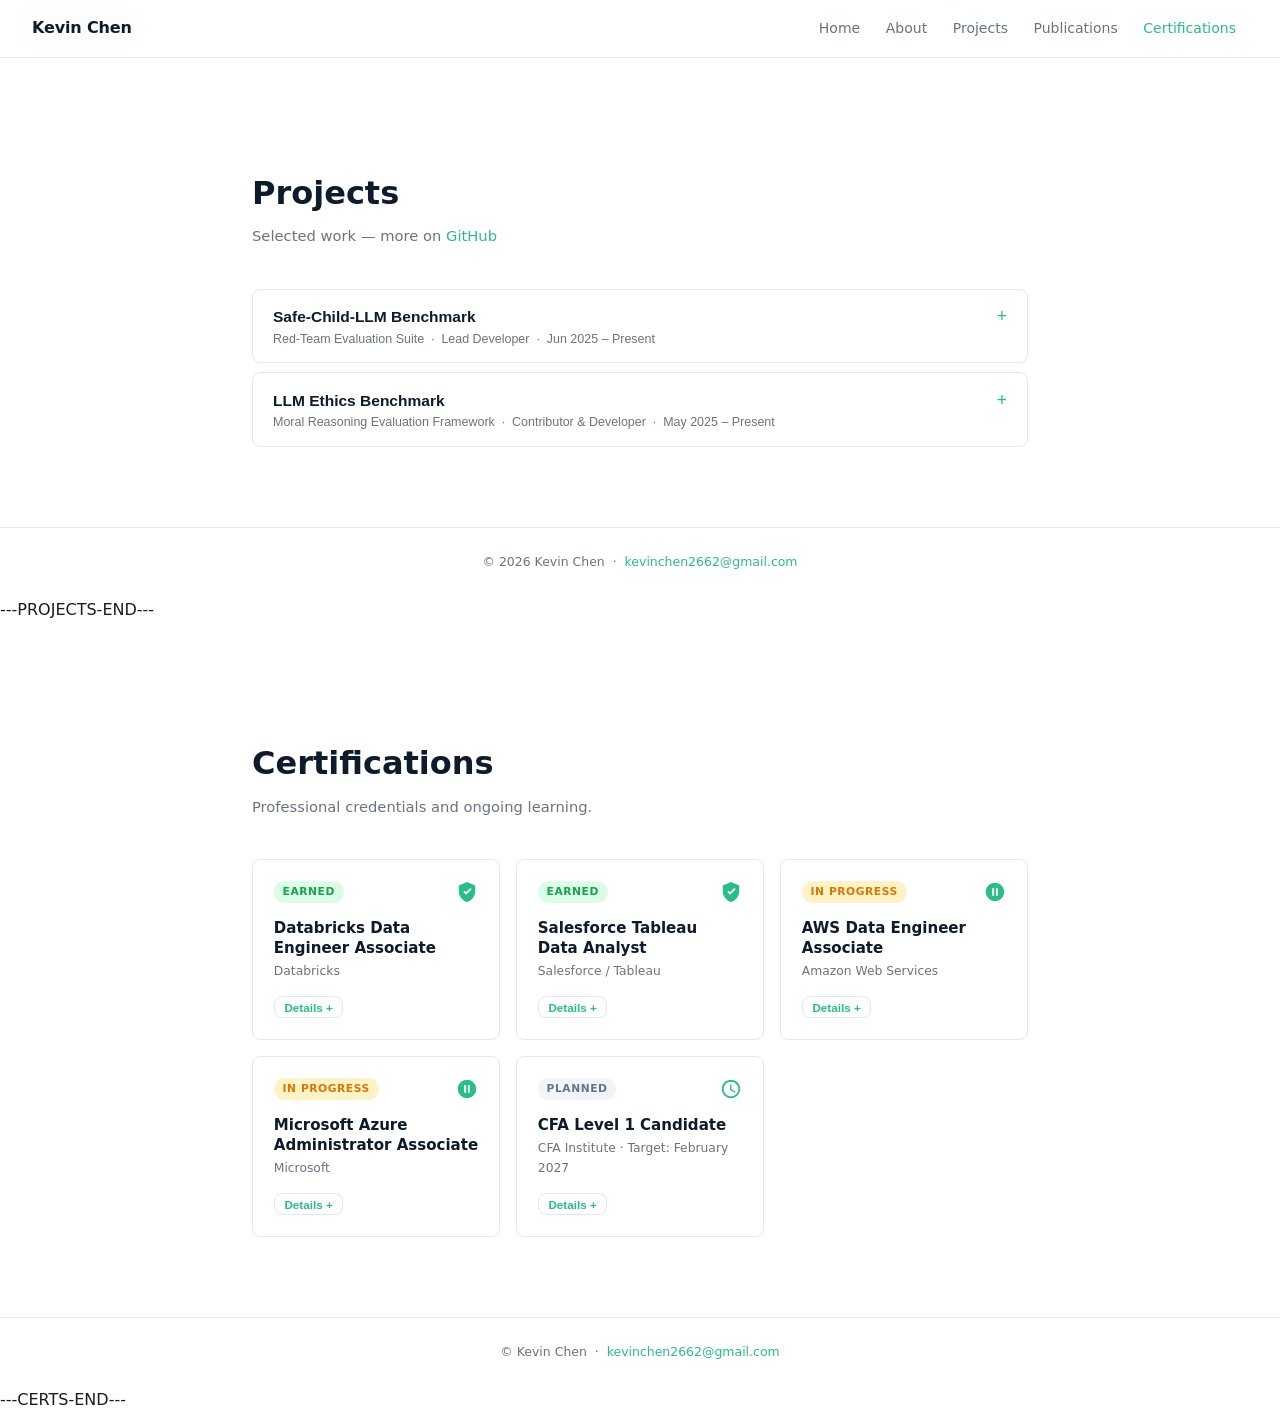
==== certifications/index.html @ 9434819b "seperate out tabs to seperate pages" ====
$ cat /home/user/kevinchen76.github.io/projects/index.html && echo "---PROJECTS-END---" && cat /home/user/kevinchen76.github.io/certifications/index.html && echo "---CERTS-END---"

<!DOCTYPE html>
<html lang="en">
<head>
  <meta charset="UTF-8" />
  <meta name="viewport" content="width=device-width, initial-scale=1.0" />
  <title>Projects &mdash; Kevin Chen</title>
  <style>
    :root {
      --teal: #2bbc8a; --teal-d: #1fa374;
      --navy: #0d1b2a; --text: #1c1c1e;
      --muted: #6b7280; --border: #e5e7eb;
      --bg: #fff; --bg2: #f9fafb;
      --nh: 58px;
      --font: -apple-system, BlinkMacSystemFont, 'Segoe UI', system-ui, sans-serif;
      --r: 8px; --max: 840px;
      --sh: 0 1px 3px rgba(0,0,0,.08), 0 1px 2px rgba(0,0,0,.04);
    }
    *, *::before, *::after { box-sizing: border-box; margin: 0; padding: 0; }
    html { font-size: 16px; scroll-behavior: smooth; }
    body { font-family: var(--font); color: var(--text); background: var(--bg); line-height: 1.65; -webkit-font-smoothing: antialiased; }
    a { color: inherit; text-decoration: none; }
    img { display: block; max-width: 100%; }

    /* NAV */
    .nav {
      position: fixed; top: 0; left: 0; right: 0; z-index: 100;
      height: var(--nh);
      background: rgba(255,255,255,.88);
      backdrop-filter: blur(14px) saturate(160%);
      -webkit-backdrop-filter: blur(14px) saturate(160%);
      border-bottom: 1px solid var(--border);
      display: flex; align-items: center;
      padding: 0 2rem;
    }
    .nav-brand { font-weight: 700; font-size: 1rem; letter-spacing: -.01em; margin-right: auto; color: var(--navy); transition: color .15s; }
    .nav-brand:hover { color: var(--teal); }
    .nav-links { display: flex; align-items: center; gap: .1rem; }
    .nav-links a { font-size: .875rem; font-weight: 500; color: var(--muted); padding: .35rem .75rem; border-radius: var(--r); transition: color .15s, background .15s; }
    .nav-links a:hover { color: var(--navy); background: var(--bg2); }
    .nav-links a.active { color: var(--teal); }

    /* PAGE */
    .page { padding-top: var(--nh); }
    .wrap { max-width: var(--max); margin: 0 auto; padding: 3.5rem 2rem 5rem; }

    .ph { margin-bottom: 2.5rem; }
    .ph h1 { font-size: 2rem; font-weight: 700; color: var(--navy); margin-bottom: .3rem; }
    .ph p { color: var(--muted); font-size: .92rem; }
    .ph p a { color: var(--teal); }
    .ph p a:hover { text-decoration: underline; }

    /* ACCORDION */
    .acc-list { display: flex; flex-direction: column; gap: .55rem; }
    .acc-item { border: 1px solid var(--border); border-radius: var(--r); overflow: hidden; transition: box-shadow .2s; }
    .acc-item:hover { box-shadow: var(--sh); }
    .acc-btn {
      width: 100%; display: flex; align-items: flex-start; justify-content: space-between;
      gap: 1rem; padding: 1.05rem 1.25rem;
      background: none; border: none; cursor: pointer; text-align: left;
      transition: background .15s;
    }
    .acc-btn:hover, .acc-btn[aria-expanded="true"] { background: var(--bg2); }
    .acc-info { flex: 1; min-width: 0; }
    .acc-title { font-size: .97rem; font-weight: 600; color: var(--navy); line-height: 1.4; margin-bottom: .22rem; }
    .acc-sub { font-size: .78rem; color: var(--muted); }
    .acc-chevron { color: var(--teal); font-size: 1.1rem; flex-shrink: 0; margin-top: .1rem; transition: transform .2s; line-height: 1; }
    .acc-btn[aria-expanded="true"] .acc-chevron { transform: rotate(45deg); }
    .acc-body { max-height: 0; overflow: hidden; transition: max-height .3s ease; }
    .acc-body.open { max-height: 400px; }
    .acc-inner { padding: .1rem 1.25rem 1.1rem; }
    .acc-inner p { font-size: .9rem; color: var(--text); line-height: 1.72; margin-bottom: .5rem; }
    .pill-row { display: flex; flex-wrap: wrap; gap: .4rem; margin-top: .5rem; }
    .pill {
      display: inline-block; padding: .2rem .65rem;
      background: rgba(43,188,138,.1); color: var(--teal-d);
      border-radius: 999px; font-size: .73rem; font-weight: 600;
      transition: background .15s, color .15s;
    }
    .pill:hover { background: var(--teal); color: #fff; }

    footer { border-top: 1px solid var(--border); padding: 1.5rem 2rem; text-align: center; font-size: .78rem; color: var(--muted); }
    footer a { color: var(--teal); }

    @media (max-width: 640px) {
      .nav { padding: 0 1rem; }
      .nav-links a { padding: .3rem .5rem; font-size: .82rem; }
      .wrap { padding: 2rem 1.25rem 4rem; }
    }
  </style>
</head>
<body>

  <nav class="nav">
    <a href="/" class="nav-brand">Kevin Chen</a>
    <div class="nav-links">
      <a href="/">Home</a>
      <a href="/about">About</a>
      <a href="/projects" class="active">Projects</a>
      <a href="/publications">Publications</a>
      <a href="/certifications">Certifications</a>
    </div>
  </nav>

  <div class="page">
    <div class="wrap">

      <div class="ph">
        <h1>Projects</h1>
        <p>Selected work &mdash; more on <a href="https://github.com/kevinchen76" target="_blank" rel="noopener">GitHub</a></p>
      </div>

      <div class="acc-list">

        <!-- ADD: new project block here -->

        <div class="acc-item">
          <button class="acc-btn" aria-expanded="false">
            <div class="acc-info">
              <div class="acc-title">Safe-Child-LLM Benchmark</div>
              <div class="acc-sub">Red-Team Evaluation Suite &nbsp;&middot;&nbsp; Lead Developer &nbsp;&middot;&nbsp; Jun 2025 &ndash; Present</div>
            </div>
            <span class="acc-chevron">&#43;</span>
          </button>
          <div class="acc-body">
            <div class="acc-inner">
              <p>Built a Python evaluation suite with async API calls to benchmark 5+ LLMs on adversarial child-safety prompts. Computed refusal/violation rates via pandas and exported JSONL/CSV summaries, replacing manual scoring. Wrote pytest unit tests and CI smoke checks validating prompt schema, API dispatch, and output field integrity after each pipeline change.</p>
              <div class="pill-row">
                <!-- REPLACE: update when repo is public -->
                <a href="#" class="pill">GitHub &rarr;</a>
                <!-- REPLACE: update with arXiv link -->
                <a href="#" class="pill">Paper &rarr;</a>
              </div>
            </div>
          </div>
        </div>

        <div class="acc-item">
          <button class="acc-btn" aria-expanded="false">
            <div class="acc-info">
              <div class="acc-title">LLM Ethics Benchmark</div>
              <div class="acc-sub">Moral Reasoning Evaluation Framework &nbsp;&middot;&nbsp; Contributor &amp; Developer &nbsp;&middot;&nbsp; May 2025 &ndash; Present</div>
            </div>
            <span class="acc-chevron">&#43;</span>
          </button>
          <div class="acc-body">
            <div class="acc-inner">
              <p>Implemented modular Python components using pandas DataFrames for instrument loading and scikit-learn&rsquo;s metric API for multi-table scoring. Standardized output schemas reducing per-model evaluation setup from hours to minutes.</p>
              <div class="pill-row">
                <!-- REPLACE: update when repo is public -->
                <a href="#" class="pill">GitHub &rarr;</a>
                <!-- REPLACE: update with arXiv link -->
                <a href="#" class="pill">Paper &rarr;</a>
              </div>
            </div>
          </div>
        </div>

      </div>
    </div>
  </div>

  <footer>
    <p>&copy; <span id="year"></span> Kevin Chen &nbsp;&middot;&nbsp;
    <a href="mailto:kevinchen2662@gmail.com">kevinchen2662@gmail.com</a></p>
  </footer>

  <script>
    document.getElementById('year').textContent = new Date().getFullYear();
    document.querySelectorAll('.acc-btn').forEach(btn => {
      btn.addEventListener('click', () => {
        const open = btn.getAttribute('aria-expanded') === 'true';
        btn.closest('.acc-list').querySelectorAll('.acc-btn').forEach(b => {
          b.setAttribute('aria-expanded', 'false');
          b.nextElementSibling.classList.remove('open');
        });
        if (!open) { btn.setAttribute('aria-expanded', 'true'); btn.nextElementSibling.classList.add('open'); }
      });
    });
  </script>
</body>
</html>
---PROJECTS-END---
<!DOCTYPE html>
<html lang="en">
<head>
  <meta charset="UTF-8" />
  <meta name="viewport" content="width=device-width, initial-scale=1.0" />
  <title>Certifications &mdash; Kevin Chen</title>
  <style>
    :root {
      --teal: #2bbc8a; --teal-d: #1fa374;
      --navy: #0d1b2a; --text: #1c1c1e;
      --muted: #6b7280; --border: #e5e7eb;
      --bg: #fff; --bg2: #f9fafb;
      --nh: 58px;
      --font: -apple-system, BlinkMacSystemFont, 'Segoe UI', system-ui, sans-serif;
      --r: 8px; --max: 840px;
      --sh: 0 1px 3px rgba(0,0,0,.08), 0 1px 2px rgba(0,0,0,.04);
    }
    *, *::before, *::after { box-sizing: border-box; margin: 0; padding: 0; }
    html { font-size: 16px; scroll-behavior: smooth; }
    body { font-family: var(--font); color: var(--text); background: var(--bg); line-height: 1.65; -webkit-font-smoothing: antialiased; }
    a { color: inherit; text-decoration: none; }
    img { display: block; max-width: 100%; }

    /* NAV */
    .nav {
      position: fixed; top: 0; left: 0; right: 0; z-index: 100;
      height: var(--nh);
      background: rgba(255,255,255,.88);
      backdrop-filter: blur(14px) saturate(160%);
      -webkit-backdrop-filter: blur(14px) saturate(160%);
      border-bottom: 1px solid var(--border);
      display: flex; align-items: center;
      padding: 0 2rem;
    }
    .nav-brand { font-weight: 700; font-size: 1rem; letter-spacing: -.01em; margin-right: auto; color: var(--navy); transition: color .15s; }
    .nav-brand:hover { color: var(--teal); }
    .nav-links { display: flex; align-items: center; gap: .1rem; }
    .nav-links a { font-size: .875rem; font-weight: 500; color: var(--muted); padding: .35rem .75rem; border-radius: var(--r); transition: color .15s, background .15s; }
    .nav-links a:hover { color: var(--navy); background: var(--bg2); }
    .nav-links a.active { color: var(--teal); }

    /* PAGE */
    .page { padding-top: var(--nh); }
    .wrap { max-width: var(--max); margin: 0 auto; padding: 3.5rem 2rem 5rem; }

    .ph { margin-bottom: 2.5rem; }
    .ph h1 { font-size: 2rem; font-weight: 700; color: var(--navy); margin-bottom: .3rem; }
    .ph p { color: var(--muted); font-size: .92rem; }

    /* CERT GRID */
    .cert-grid { display: grid; grid-template-columns: repeat(auto-fill, minmax(248px, 1fr)); gap: 1rem; }
    .cert-card { border: 1px solid var(--border); border-radius: var(--r); padding: 1.3rem; background: var(--bg); transition: box-shadow .2s, transform .18s; }
    .cert-card:hover { box-shadow: var(--sh); transform: translateY(-2px); }
    .cert-top { display: flex; justify-content: space-between; align-items: flex-start; margin-bottom: .9rem; }
    .cert-badge { padding: .15rem .55rem; border-radius: 999px; font-size: .67rem; font-weight: 700; letter-spacing: .05em; text-transform: uppercase; }
    .cert-badge.earned   { background: #dcfce7; color: #16a34a; }
    .cert-badge.progress { background: #fef3c7; color: #d97706; }
    .cert-badge.planned  { background: #f1f5f9; color: #64748b; }
    .cert-icon { color: var(--teal); }
    .cert-icon svg { width: 22px; height: 22px; fill: currentColor; }
    .cert-name { font-size: .94rem; font-weight: 700; color: var(--navy); line-height: 1.35; margin-bottom: .2rem; }
    .cert-issuer { font-size: .77rem; color: var(--muted); margin-bottom: .9rem; }
    .cert-toggle { background: none; border: 1px solid var(--border); color: var(--teal); font-size: .73rem; font-weight: 600; padding: .22rem .6rem; border-radius: var(--r); cursor: pointer; transition: background .15s, color .15s; }
    .cert-toggle:hover { background: var(--teal); color: #fff; border-color: var(--teal); }
    .cert-details { max-height: 0; overflow: hidden; transition: max-height .3s ease; }
    .cert-details.open { max-height: 200px; }
    .cert-details p { padding-top: .75rem; font-size: .82rem; color: var(--muted); line-height: 1.65; }

    footer { border-top: 1px solid var(--border); padding: 1.5rem 2rem; text-align: center; font-size: .78rem; color: var(--muted); }
    footer a { color: var(--teal); }

    @media (max-width: 640px) {
      .nav { padding: 0 1rem; }
      .nav-links a { padding: .3rem .5rem; font-size: .82rem; }
      .wrap { padding: 2rem 1.25rem 4rem; }
      .cert-grid { grid-template-columns: 1fr; }
    }
  </style>
</head>
<body>

  <nav class="nav">
    <a href="/" class="nav-brand">Kevin Chen</a>
    <div class="nav-links">
      <a href="/">Home</a>
      <a href="/about">About</a>
      <a href="/projects">Projects</a>
      <a href="/publications">Publications</a>
      <a href="/certifications" class="active">Certifications</a>
    </div>
  </nav>

  <div class="page">
    <div class="wrap">

      <div class="ph">
        <h1>Certifications</h1>
        <p>Professional credentials and ongoing learning.</p>
      </div>

      <div class="cert-grid">

        <!-- ADD: new certification card here -->

        <div class="cert-card">
          <div class="cert-top">
            <span class="cert-badge earned">Earned</span>
            <span class="cert-icon"><svg viewBox="0 0 24 24"><path d="M12 1L3 5v6c0 5.55 3.84 10.74 9 12 5.16-1.26 9-6.45 9-12V5l-9-4zm-1 14l-3-3 1.41-1.41L11 12.17l4.59-4.58L17 9l-6 6z"/></svg></span>
          </div>
          <div class="cert-name">Databricks Data Engineer Associate</div>
          <div class="cert-issuer">Databricks</div>
          <button class="cert-toggle" aria-expanded="false">Details +</button>
          <div class="cert-details">
            <p>Validates proficiency in building and managing data engineering pipelines using the Databricks Lakehouse Platform, including Delta Lake, Spark, and ETL workflows.</p>
          </div>
        </div>

        <div class="cert-card">
          <div class="cert-top">
            <span class="cert-badge earned">Earned</span>
            <span class="cert-icon"><svg viewBox="0 0 24 24"><path d="M12 1L3 5v6c0 5.55 3.84 10.74 9 12 5.16-1.26 9-6.45 9-12V5l-9-4zm-1 14l-3-3 1.41-1.41L11 12.17l4.59-4.58L17 9l-6 6z"/></svg></span>
          </div>
          <div class="cert-name">Salesforce Tableau Data Analyst</div>
          <div class="cert-issuer">Salesforce / Tableau</div>
          <button class="cert-toggle" aria-expanded="false">Details +</button>
          <div class="cert-details">
            <p>Demonstrates skill in connecting to data, creating visualizations, dashboards, and stories to answer business questions using Tableau Desktop and Tableau Public.</p>
          </div>
        </div>

        <div class="cert-card">
          <div class="cert-top">
            <span class="cert-badge progress">In Progress</span>
            <span class="cert-icon"><svg viewBox="0 0 24 24"><path d="M12 2C6.48 2 2 6.48 2 12s4.48 10 10 10 10-4.48 10-10S17.52 2 12 2zm-1 14H9V8h2v8zm4 0h-2V8h2v8z"/></svg></span>
          </div>
          <div class="cert-name">AWS Data Engineer Associate</div>
          <div class="cert-issuer">Amazon Web Services</div>
          <button class="cert-toggle" aria-expanded="false">Details +</button>
          <div class="cert-details">
            <p>Covers AWS data ingestion, transformation, orchestration, and storage services including Glue, Redshift, Kinesis, and Lake Formation.</p>
          </div>
        </div>

        <div class="cert-card">
          <div class="cert-top">
            <span class="cert-badge progress">In Progress</span>
            <span class="cert-icon"><svg viewBox="0 0 24 24"><path d="M12 2C6.48 2 2 6.48 2 12s4.48 10 10 10 10-4.48 10-10S17.52 2 12 2zm-1 14H9V8h2v8zm4 0h-2V8h2v8z"/></svg></span>
          </div>
          <div class="cert-name">Microsoft Azure Administrator Associate</div>
          <div class="cert-issuer">Microsoft</div>
          <button class="cert-toggle" aria-expanded="false">Details +</button>
          <div class="cert-details">
            <p>Covers Azure administration including identity, governance, storage, compute, and networking to manage cloud infrastructure at scale.</p>
          </div>
        </div>

        <div class="cert-card">
          <div class="cert-top">
            <span class="cert-badge planned">Planned</span>
            <span class="cert-icon"><svg viewBox="0 0 24 24"><path d="M11.99 2C6.47 2 2 6.48 2 12s4.47 10 9.99 10C17.52 22 22 17.52 22 12S17.52 2 11.99 2zM12 20c-4.42 0-8-3.58-8-8s3.58-8 8-8 8 3.58 8 8-3.58 8-8 8zm.5-13H11v6l5.25 3.15.75-1.23-4.5-2.67V7z"/></svg></span>
          </div>
          <div class="cert-name">CFA Level 1 Candidate</div>
          <div class="cert-issuer">CFA Institute &middot; Target: February 2027</div>
          <button class="cert-toggle" aria-expanded="false">Details +</button>
          <div class="cert-details">
            <p>Preparing for the CFA Level 1 exam, covering financial analysis, portfolio management, ethics, and investment tools across equity, fixed income, and derivatives.</p>
          </div>
        </div>

      </div>
    </div>
  </div>

  <footer>
    <p>&copy; <span id="year"></span> Kevin Chen &nbsp;&middot;&nbsp;
    <a href="mailto:kevinchen2662@gmail.com">kevinchen2662@gmail.com</a></p>
  </footer>

  <script>
    document.getElementById('year').textContent = new Date().getFullYear();
    document.querySelectorAll('.cert-toggle').forEach(btn => {
      btn.addEventListener('click', () => {
        const expanded = btn.getAttribute('aria-expanded') === 'true';
        btn.setAttribute('aria-expanded', String(!expanded));
        btn.nextElementSibling.classList.toggle('open', !expanded);
        btn.textContent = expanded ? 'Details +' : 'Details −';
      });
    });
  </script>
</body>
</html>
---CERTS-END---
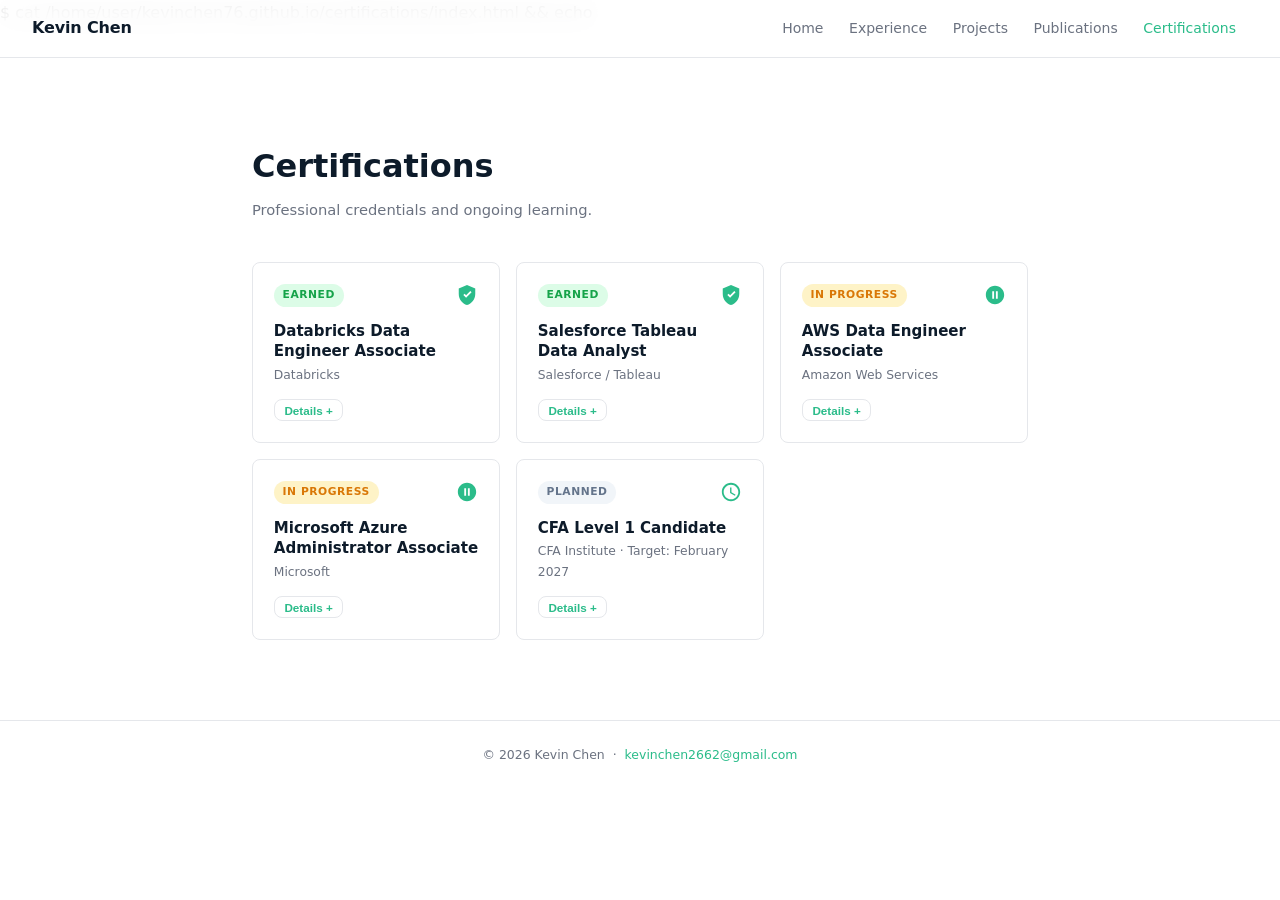
==== commit 3a0b12a9: "Add Experience page, About Me on home" ====
--- a/certifications/index.html
+++ b/certifications/index.html
@@ -1,187 +1,5 @@
-$ cat /home/user/kevinchen76.github.io/projects/index.html && echo "---PROJECTS-END---" && cat /home/user/kevinchen76.github.io/certifications/index.html && echo "---CERTS-END---"
+$ cat /home/user/kevinchen76.github.io/certifications/index.html && echo 
 
-<!DOCTYPE html>
-<html lang="en">
-<head>
-  <meta charset="UTF-8" />
-  <meta name="viewport" content="width=device-width, initial-scale=1.0" />
-  <title>Projects &mdash; Kevin Chen</title>
-  <style>
-    :root {
-      --teal: #2bbc8a; --teal-d: #1fa374;
-      --navy: #0d1b2a; --text: #1c1c1e;
-      --muted: #6b7280; --border: #e5e7eb;
-      --bg: #fff; --bg2: #f9fafb;
-      --nh: 58px;
-      --font: -apple-system, BlinkMacSystemFont, 'Segoe UI', system-ui, sans-serif;
-      --r: 8px; --max: 840px;
-      --sh: 0 1px 3px rgba(0,0,0,.08), 0 1px 2px rgba(0,0,0,.04);
-    }
-    *, *::before, *::after { box-sizing: border-box; margin: 0; padding: 0; }
-    html { font-size: 16px; scroll-behavior: smooth; }
-    body { font-family: var(--font); color: var(--text); background: var(--bg); line-height: 1.65; -webkit-font-smoothing: antialiased; }
-    a { color: inherit; text-decoration: none; }
-    img { display: block; max-width: 100%; }
-
-    /* NAV */
-    .nav {
-      position: fixed; top: 0; left: 0; right: 0; z-index: 100;
-      height: var(--nh);
-      background: rgba(255,255,255,.88);
-      backdrop-filter: blur(14px) saturate(160%);
-      -webkit-backdrop-filter: blur(14px) saturate(160%);
-      border-bottom: 1px solid var(--border);
-      display: flex; align-items: center;
-      padding: 0 2rem;
-    }
-    .nav-brand { font-weight: 700; font-size: 1rem; letter-spacing: -.01em; margin-right: auto; color: var(--navy); transition: color .15s; }
-    .nav-brand:hover { color: var(--teal); }
-    .nav-links { display: flex; align-items: center; gap: .1rem; }
-    .nav-links a { font-size: .875rem; font-weight: 500; color: var(--muted); padding: .35rem .75rem; border-radius: var(--r); transition: color .15s, background .15s; }
-    .nav-links a:hover { color: var(--navy); background: var(--bg2); }
-    .nav-links a.active { color: var(--teal); }
-
-    /* PAGE */
-    .page { padding-top: var(--nh); }
-    .wrap { max-width: var(--max); margin: 0 auto; padding: 3.5rem 2rem 5rem; }
-
-    .ph { margin-bottom: 2.5rem; }
-    .ph h1 { font-size: 2rem; font-weight: 700; color: var(--navy); margin-bottom: .3rem; }
-    .ph p { color: var(--muted); font-size: .92rem; }
-    .ph p a { color: var(--teal); }
-    .ph p a:hover { text-decoration: underline; }
-
-    /* ACCORDION */
-    .acc-list { display: flex; flex-direction: column; gap: .55rem; }
-    .acc-item { border: 1px solid var(--border); border-radius: var(--r); overflow: hidden; transition: box-shadow .2s; }
-    .acc-item:hover { box-shadow: var(--sh); }
-    .acc-btn {
-      width: 100%; display: flex; align-items: flex-start; justify-content: space-between;
-      gap: 1rem; padding: 1.05rem 1.25rem;
-      background: none; border: none; cursor: pointer; text-align: left;
-      transition: background .15s;
-    }
-    .acc-btn:hover, .acc-btn[aria-expanded="true"] { background: var(--bg2); }
-    .acc-info { flex: 1; min-width: 0; }
-    .acc-title { font-size: .97rem; font-weight: 600; color: var(--navy); line-height: 1.4; margin-bottom: .22rem; }
-    .acc-sub { font-size: .78rem; color: var(--muted); }
-    .acc-chevron { color: var(--teal); font-size: 1.1rem; flex-shrink: 0; margin-top: .1rem; transition: transform .2s; line-height: 1; }
-    .acc-btn[aria-expanded="true"] .acc-chevron { transform: rotate(45deg); }
-    .acc-body { max-height: 0; overflow: hidden; transition: max-height .3s ease; }
-    .acc-body.open { max-height: 400px; }
-    .acc-inner { padding: .1rem 1.25rem 1.1rem; }
-    .acc-inner p { font-size: .9rem; color: var(--text); line-height: 1.72; margin-bottom: .5rem; }
-    .pill-row { display: flex; flex-wrap: wrap; gap: .4rem; margin-top: .5rem; }
-    .pill {
-      display: inline-block; padding: .2rem .65rem;
-      background: rgba(43,188,138,.1); color: var(--teal-d);
-      border-radius: 999px; font-size: .73rem; font-weight: 600;
-      transition: background .15s, color .15s;
-    }
-    .pill:hover { background: var(--teal); color: #fff; }
-
-    footer { border-top: 1px solid var(--border); padding: 1.5rem 2rem; text-align: center; font-size: .78rem; color: var(--muted); }
-    footer a { color: var(--teal); }
-
-    @media (max-width: 640px) {
-      .nav { padding: 0 1rem; }
-      .nav-links a { padding: .3rem .5rem; font-size: .82rem; }
-      .wrap { padding: 2rem 1.25rem 4rem; }
-    }
-  </style>
-</head>
-<body>
-
-  <nav class="nav">
-    <a href="/" class="nav-brand">Kevin Chen</a>
-    <div class="nav-links">
-      <a href="/">Home</a>
-      <a href="/about">About</a>
-      <a href="/projects" class="active">Projects</a>
-      <a href="/publications">Publications</a>
-      <a href="/certifications">Certifications</a>
-    </div>
-  </nav>
-
-  <div class="page">
-    <div class="wrap">
-
-      <div class="ph">
-        <h1>Projects</h1>
-        <p>Selected work &mdash; more on <a href="https://github.com/kevinchen76" target="_blank" rel="noopener">GitHub</a></p>
-      </div>
-
-      <div class="acc-list">
-
-        <!-- ADD: new project block here -->
-
-        <div class="acc-item">
-          <button class="acc-btn" aria-expanded="false">
-            <div class="acc-info">
-              <div class="acc-title">Safe-Child-LLM Benchmark</div>
-              <div class="acc-sub">Red-Team Evaluation Suite &nbsp;&middot;&nbsp; Lead Developer &nbsp;&middot;&nbsp; Jun 2025 &ndash; Present</div>
-            </div>
-            <span class="acc-chevron">&#43;</span>
-          </button>
-          <div class="acc-body">
-            <div class="acc-inner">
-              <p>Built a Python evaluation suite with async API calls to benchmark 5+ LLMs on adversarial child-safety prompts. Computed refusal/violation rates via pandas and exported JSONL/CSV summaries, replacing manual scoring. Wrote pytest unit tests and CI smoke checks validating prompt schema, API dispatch, and output field integrity after each pipeline change.</p>
-              <div class="pill-row">
-                <!-- REPLACE: update when repo is public -->
-                <a href="#" class="pill">GitHub &rarr;</a>
-                <!-- REPLACE: update with arXiv link -->
-                <a href="#" class="pill">Paper &rarr;</a>
-              </div>
-            </div>
-          </div>
-        </div>
-
-        <div class="acc-item">
-          <button class="acc-btn" aria-expanded="false">
-            <div class="acc-info">
-              <div class="acc-title">LLM Ethics Benchmark</div>
-              <div class="acc-sub">Moral Reasoning Evaluation Framework &nbsp;&middot;&nbsp; Contributor &amp; Developer &nbsp;&middot;&nbsp; May 2025 &ndash; Present</div>
-            </div>
-            <span class="acc-chevron">&#43;</span>
-          </button>
-          <div class="acc-body">
-            <div class="acc-inner">
-              <p>Implemented modular Python components using pandas DataFrames for instrument loading and scikit-learn&rsquo;s metric API for multi-table scoring. Standardized output schemas reducing per-model evaluation setup from hours to minutes.</p>
-              <div class="pill-row">
-                <!-- REPLACE: update when repo is public -->
-                <a href="#" class="pill">GitHub &rarr;</a>
-                <!-- REPLACE: update with arXiv link -->
-                <a href="#" class="pill">Paper &rarr;</a>
-              </div>
-            </div>
-          </div>
-        </div>
-
-      </div>
-    </div>
-  </div>
-
-  <footer>
-    <p>&copy; <span id="year"></span> Kevin Chen &nbsp;&middot;&nbsp;
-    <a href="mailto:kevinchen2662@gmail.com">kevinchen2662@gmail.com</a></p>
-  </footer>
-
-  <script>
-    document.getElementById('year').textContent = new Date().getFullYear();
-    document.querySelectorAll('.acc-btn').forEach(btn => {
-      btn.addEventListener('click', () => {
-        const open = btn.getAttribute('aria-expanded') === 'true';
-        btn.closest('.acc-list').querySelectorAll('.acc-btn').forEach(b => {
-          b.setAttribute('aria-expanded', 'false');
-          b.nextElementSibling.classList.remove('open');
-        });
-        if (!open) { btn.setAttribute('aria-expanded', 'true'); btn.nextElementSibling.classList.add('open'); }
-      });
-    });
-  </script>
-</body>
-</html>
----PROJECTS-END---
 <!DOCTYPE html>
 <html lang="en">
 <head>
@@ -267,7 +85,7 @@
     <a href="/" class="nav-brand">Kevin Chen</a>
     <div class="nav-links">
       <a href="/">Home</a>
-      <a href="/about">About</a>
+      <a href="/experience">Experience</a>
       <a href="/projects">Projects</a>
       <a href="/publications">Publications</a>
       <a href="/certifications" class="active">Certifications</a>
@@ -373,4 +191,3 @@
   </script>
 </body>
 </html>
----CERTS-END---
